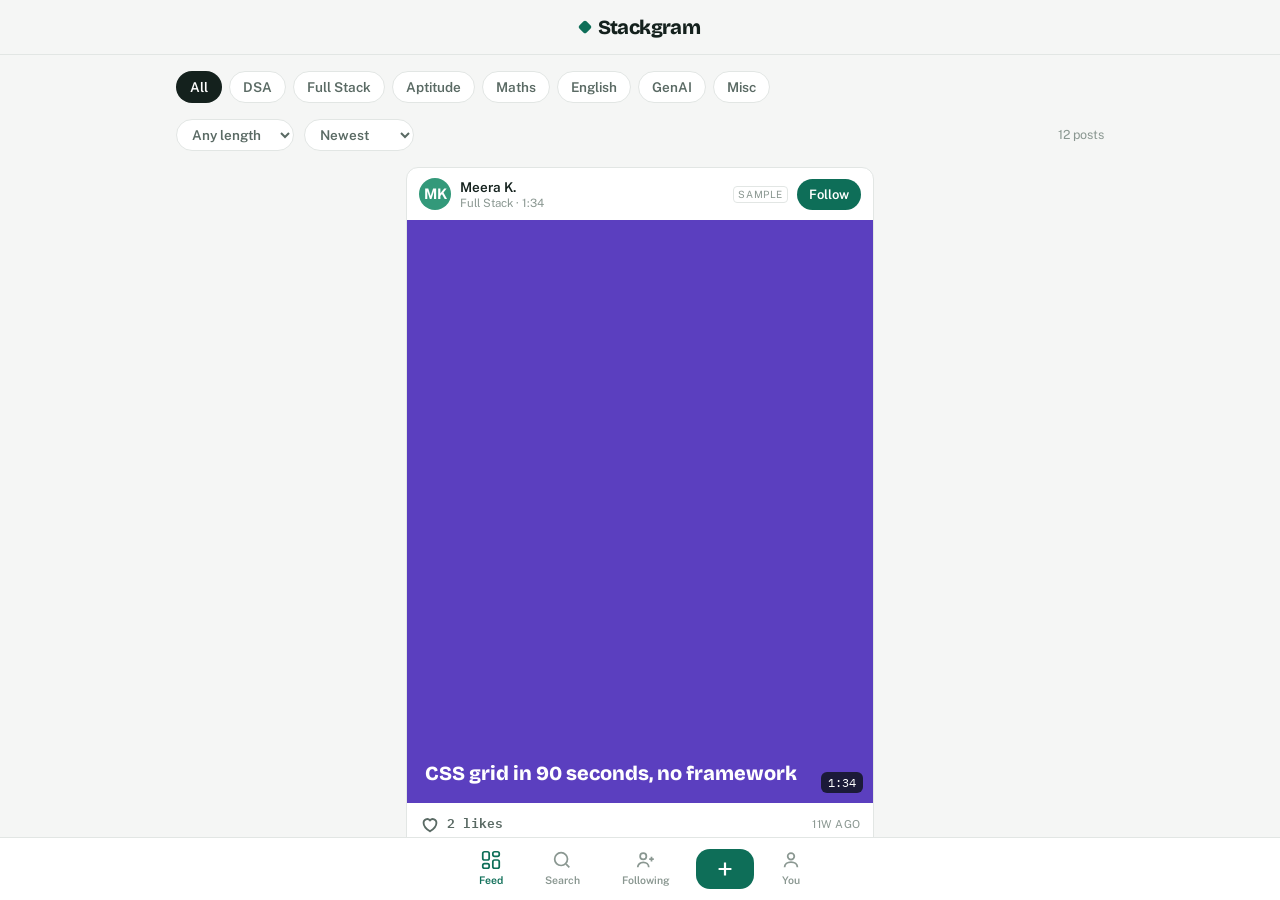
==== index.html @ 290454f1 "Move search to the bottom bar and centre the wordmark The header is now just Stackgram, centred. Sea" ====
<!doctype html>
<html lang="en">
<head>
<meta charset="utf-8">
<meta name="viewport" content="width=device-width, initial-scale=1, viewport-fit=cover">
<title>Stackgram</title>
<meta name="description" content="A student content feed for DSA, Full Stack, Aptitude, Maths, English, GenAI and Misc - upload clips or notes of any length, collect likes and followers.">
<meta name="theme-color" content="#0E6E58">
<link rel="icon" href="data:image/svg+xml,<svg xmlns='http://www.w3.org/2000/svg' viewBox='0 0 100 100'><text y='.9em' font-size='90'>%F0%9F%93%9A</text></svg>">
<link rel="preconnect" href="https://fonts.googleapis.com">
<link rel="preconnect" href="https://fonts.gstatic.com" crossorigin>
<link rel="stylesheet" href="https://fonts.googleapis.com/css2?family=Bricolage+Grotesque:opsz,wght@12..96,800&family=IBM+Plex+Mono:wght@500&family=Public+Sans:wght@400;600&display=swap">
<link rel="stylesheet" href="app.css?v=401051c5">
</head>
<body>
<div class="bar">
  <div class="bar-in">
    <div class="brand"><i></i>Stackgram</div>
  </div>
</div>

<div class="scroller" id="scroller">
  <div class="wrap">
  <div class="searchbar" id="searchbar" hidden>
    <svg viewBox="0 0 24 24" width="17" height="17" fill="none" stroke="currentColor" stroke-width="2"><circle cx="11" cy="11" r="7"></circle><path d="m20 20-3.5-3.5"></path></svg>
    <input id="q" type="search" placeholder="Search posts, creators, tags…" autocomplete="off">
  </div>

  <div id="banner"></div>
  <div class="stats" id="board" hidden></div>
  <div class="tracks" id="tracks"></div>

  <div class="toolrow">
    <select id="f-dur" aria-label="Length">
      <option value="all">Any length</option>
      <option value="s">Under 1 min</option>
      <option value="m">1–5 min</option>
      <option value="l">5–20 min</option>
      <option value="x">20 min+</option>
    </select>
    <select id="f-sort" aria-label="Sort">
      <option value="new">Newest</option>
      <option value="top">Most liked</option>
    </select>
    <div class="count" id="count"></div>
  </div>

  <div id="main-out"></div>
  </div>
</div>

<nav class="tabbar" aria-label="Sections">
  <button id="t-feed" aria-pressed="true">
    <svg viewBox="0 0 24 24" fill="none" stroke="currentColor" stroke-width="1.9"><rect x="3" y="3" width="7" height="9" rx="2"></rect><rect x="14" y="3" width="7" height="5" rx="2"></rect><rect x="3" y="16" width="7" height="5" rx="2"></rect><rect x="14" y="12" width="7" height="9" rx="2"></rect></svg>
    Feed
  </button>
  <button id="t-search" aria-pressed="false">
    <svg viewBox="0 0 24 24" fill="none" stroke="currentColor" stroke-width="1.9"><circle cx="11" cy="11" r="7"></circle><path d="m20 20-3.5-3.5"></path></svg>
    Search
  </button>
  <button id="t-following" aria-pressed="false">
    <svg viewBox="0 0 24 24" fill="none" stroke="currentColor" stroke-width="1.9"><circle cx="9" cy="8" r="3.4"></circle><path d="M3 20c0-3.3 2.7-5.4 6-5.4s6 2.1 6 5.4"></path><path d="M18 8.5v5M20.5 11h-5"></path></svg>
    Following
  </button>
  <button class="fab" id="t-upload" aria-label="Upload">
    <svg viewBox="0 0 24 24" fill="none" stroke="currentColor" stroke-width="2.4"><path d="M12 5v14M5 12h14"></path></svg>
  </button>
  <button id="t-you" aria-pressed="false">
    <svg viewBox="0 0 24 24" fill="none" stroke="currentColor" stroke-width="1.9"><circle cx="12" cy="8" r="3.6"></circle><path d="M5 20c0-3.5 3.1-5.6 7-5.6s7 2.1 7 5.6"></path></svg>
    You
  </button>
</nav>

<div id="layer"></div>

<script src="store-local.js?v=fa9c7cc7"></script>
<script src="app.js?v=80487fa5"></script>
</body>
</html>
---- app.css ----
:root{
  color-scheme: light dark;
  padding-top: env(safe-area-inset-top, 0px);
  padding-bottom: env(safe-area-inset-bottom, 0px);

  --bg:#F5F6F5; --surface:#FFFFFF; --surface-2:#EFF1F0;
  --ink:#14211D; --ink-2:#5A6A64; --muted:#8A9791;
  --line:#E2E6E4;
  --accent:#0E6E58; --accent-ink:#FFFFFF;
  --hot:#C8392B;
  --chip-on:#FFFFFF;
  --t-dsa:#0E6E58; --t-full:#5B3FBF; --t-apt:#A85F0A; --t-math:#1F5FA8;
  --t-eng:#A83561; --t-gen:#3F7A12; --t-misc:#5A6A64;
  --r:12px;
}
@media (prefers-color-scheme: dark){
  :root:not([data-theme="light"]){
    --bg:#0D1412; --surface:#151E1B; --surface-2:#1C2724;
    --ink:#E8EFEC; --ink-2:#B3C1BB; --muted:#7F918A;
    --line:#26332E;
    --accent:#49CFA6; --accent-ink:#06211A;
    --hot:#FF7A66;
    --chip-on:#07120F;
    --t-dsa:#49CFA6; --t-full:#A992FF; --t-apt:#E5A343; --t-math:#6BA6EE;
    --t-eng:#F183AC; --t-gen:#9BD95C; --t-misc:#9AAAA3;
  }
}
:root[data-theme="dark"]{
  --bg:#0D1412; --surface:#151E1B; --surface-2:#1C2724;
  --ink:#E8EFEC; --ink-2:#B3C1BB; --muted:#7F918A;
  --line:#26332E;
  --accent:#49CFA6; --accent-ink:#06211A;
  --hot:#FF7A66;
  --chip-on:#07120F;
  --t-dsa:#49CFA6; --t-full:#A992FF; --t-apt:#E5A343; --t-math:#6BA6EE;
  --t-eng:#F183AC; --t-gen:#9BD95C; --t-misc:#9AAAA3;
}

*{box-sizing:border-box}
/* The page scrolls itself rather than relying on the document: the artifact
   viewer hands the page a fixed-height frame whose host has overflow hidden,
   so a document-level scroll never appears there. */
html,body{height:100%}
body{
  margin:0; background:var(--bg); color:var(--ink);
  font-family:"Public Sans",system-ui,-apple-system,"Segoe UI",sans-serif;
  font-size:15px; line-height:1.5;
  display:flex; flex-direction:column; overflow:hidden;
}
.scroller{flex:1 1 auto;overflow-y:auto;overflow-x:hidden;-webkit-overflow-scrolling:touch}
img{max-width:100%}
[hidden]{display:none!important}
h1,h2,h3{font-family:"Bricolage Grotesque","Public Sans",sans-serif;font-weight:800;margin:0;letter-spacing:-.02em;text-wrap:balance}
.mono{font-family:"IBM Plex Mono",ui-monospace,monospace;font-variant-numeric:tabular-nums}
button,input,select,textarea{font:inherit;color:inherit}
button{cursor:pointer}
:focus-visible{outline:2px solid var(--accent);outline-offset:2px;border-radius:8px}

/* ---------- header ---------- */
.bar{flex:none;z-index:40;background:var(--bg);border-bottom:1px solid var(--line)}
.bar-in{max-width:960px;margin:0 auto;padding:12px 16px;display:flex;gap:12px;align-items:center;justify-content:center}
.brand{display:flex;align-items:center;gap:8px;font-family:"Bricolage Grotesque",sans-serif;font-weight:800;font-size:20px;letter-spacing:-.03em}
.brand i{width:10px;height:10px;border-radius:2px;background:var(--accent);transform:rotate(45deg)}
.searchbar{display:flex;align-items:center;gap:9px;background:var(--surface-2);border-radius:999px;padding:10px 16px;margin-bottom:14px;max-width:468px;margin-inline:auto}
.searchbar input{flex:1;min-width:0;border:0;background:transparent;outline:none;font-size:15px}
.searchbar svg{flex:none;opacity:.5}

.btn{border:1px solid var(--line);background:var(--surface);border-radius:999px;padding:8px 14px;font-weight:600;font-size:14px;display:inline-flex;gap:6px;align-items:center;white-space:nowrap}
.btn:hover{border-color:var(--ink-2)}
.btn.primary{background:var(--accent);color:var(--accent-ink);border-color:transparent}
.btn.small{padding:5px 11px;font-size:13px}
.btn[disabled]{opacity:.5;cursor:not-allowed}

/* ---------- tabs + filters ---------- */
.wrap{max-width:960px;margin:0 auto;padding-inline:16px;padding-block:16px calc(90px + env(safe-area-inset-bottom,0px))}
.tracks{display:flex;gap:7px;overflow-x:auto;padding-bottom:4px;margin-bottom:12px;scrollbar-width:none}
.tracks::-webkit-scrollbar{display:none}
.chip{border:1px solid var(--line);background:var(--surface);border-radius:999px;padding:5px 13px;font-size:13.5px;font-weight:600;white-space:nowrap;color:var(--ink-2)}
.chip[aria-pressed="true"]{background:var(--tc,var(--ink));color:var(--chip-on);border-color:transparent}

.toolrow{display:flex;gap:10px;align-items:center;margin-bottom:16px;flex-wrap:wrap}
.toolrow select{border:1px solid var(--line);background:var(--surface);border-radius:999px;padding:6px 11px;font-size:13.5px;font-weight:600;color:var(--ink-2)}
.count{margin-left:auto;font-size:12.5px;color:var(--muted)}

/* ---------- feed (single column, one post at a time) ---------- */
.feed{max-width:468px;margin:0 auto;display:flex;flex-direction:column;gap:26px}
.post{display:flex;flex-direction:column;background:var(--surface);border:1px solid var(--line);border-radius:var(--r);overflow:hidden}
.post.archived .media{opacity:.55}
.post-head{display:flex;align-items:center;gap:9px;padding:10px 12px}
.post-head .who{min-width:0;flex:1;display:flex;flex-direction:column;line-height:1.25}
.post-head .nm{font-weight:600;font-size:13.5px;overflow:hidden;text-overflow:ellipsis;white-space:nowrap}
.post-head .sub{font-size:11.5px;color:var(--muted)}
.media{position:relative;display:block;width:100%;border:0;padding:0;background:var(--surface-2);aspect-ratio:4/5;overflow:hidden;text-align:left;cursor:pointer}
.media img,.media video{width:100%;height:100%;object-fit:cover;display:block}
.media .ghost{position:absolute;inset:0;display:flex;align-items:flex-end;padding:18px 74px 18px 18px;font-family:"Bricolage Grotesque",sans-serif;font-weight:800;font-size:20px;line-height:1.15;color:#fff}
.dur{position:absolute;right:10px;bottom:10px;background:rgba(6,14,11,.75);color:#fff;border-radius:6px;padding:2px 7px;font-size:11.5px}
.flag{position:absolute;left:10px;top:10px;background:rgba(6,14,11,.72);color:#fff;border-radius:6px;padding:2px 7px;font-size:10.5px;letter-spacing:.06em;text-transform:uppercase;font-weight:600}
.burst{position:absolute;inset:0;display:grid;place-items:center;pointer-events:none;opacity:0}
.burst svg{width:88px;height:88px;color:#fff;filter:drop-shadow(0 4px 14px rgba(0,0,0,.45))}
.burst.on{animation:burst .7s ease}
@keyframes burst{0%{opacity:0;transform:scale(.6)}18%{opacity:1;transform:scale(1.06)}55%{opacity:1;transform:scale(1)}100%{opacity:0;transform:scale(1.08)}}
.post-actions{display:flex;align-items:center;gap:14px;padding:10px 12px 0}
.ico{border:0;background:transparent;padding:0;display:inline-flex;align-items:center;gap:6px;font-size:13px;color:var(--ink-2);font-weight:600}
.ico[aria-pressed="true"]{color:var(--hot)}
.ico svg{width:22px;height:22px}
.post-actions .when{margin-left:auto;font-size:11px;letter-spacing:.05em;text-transform:uppercase;color:var(--muted)}
.caption{padding:8px 12px 12px;display:flex;flex-direction:column;gap:7px}
.caption .line{font-size:14px;line-height:1.45}
.caption .line b{font-weight:600}
.caption .note{font-size:13.5px;color:var(--ink-2);display:-webkit-box;-webkit-line-clamp:2;-webkit-box-orient:vertical;overflow:hidden}
.av{width:32px;height:32px;border-radius:50%;flex:none;display:grid;place-items:center;font-size:12px;font-weight:700;color:#fff}
.owner-menu{border:0;background:transparent;color:var(--ink-2);font-size:18px;line-height:1;padding:4px 6px;border-radius:8px}
.owner-menu:hover{background:var(--surface-2)}
.menu-list{display:flex;flex-direction:column}
.menu-list button{border:0;background:transparent;text-align:left;padding:12px 4px;font-size:14.5px;font-weight:600;color:var(--ink);border-top:1px solid var(--line)}
.menu-list button:first-child{border-top:0}
.menu-list button:hover{color:var(--accent)}
.menu-list button.danger{color:var(--hot)}

/* ---------- profile grid (You) ---------- */
.tiles{display:grid;grid-template-columns:repeat(3,1fr);gap:4px}
.tile{position:relative;display:block;width:100%;aspect-ratio:1/1;border:0;padding:0;overflow:hidden;background:var(--surface-2);cursor:pointer}
.tile img,.tile video{width:100%;height:100%;object-fit:cover;display:block}
.tile .ghost{position:absolute;inset:0;display:flex;align-items:flex-end;padding:10px;font-family:"Bricolage Grotesque",sans-serif;font-weight:800;font-size:13px;line-height:1.15;color:#fff}
.tile.archived{opacity:.55}
.tile .dur{right:6px;bottom:6px;font-size:10.5px}
.tile-menu{position:absolute;right:4px;top:4px;width:26px;height:26px;border:0;border-radius:50%;background:rgba(6,14,11,.72);color:#fff;font-size:14px;line-height:1;display:grid;place-items:center;padding:0}

/* ---------- panels, states ---------- */
.stats{display:flex;gap:26px;padding:14px 16px;background:var(--surface);border:1px solid var(--line);border-radius:var(--r);margin-bottom:16px;flex-wrap:wrap;align-items:center}
.stat b{display:block;font-family:"IBM Plex Mono",monospace;font-size:19px;font-weight:600}
.stat span{font-size:11.5px;color:var(--muted)}
.empty{border:1px dashed var(--line);border-radius:var(--r);padding:30px 20px;text-align:center;color:var(--muted);background:var(--surface)}
.empty h3{color:var(--ink);font-size:17px;margin-bottom:6px}
.suggest{display:flex;flex-direction:column;gap:2px;max-width:340px;margin:16px auto 0;text-align:left}
.creator{display:flex;align-items:center;gap:9px;padding:8px 0;border-top:1px solid var(--line)}
.creator:first-child{border-top:0}
.creator .nm{font-size:13.5px;font-weight:600;color:var(--ink);flex:1;min-width:0;overflow:hidden;text-overflow:ellipsis;white-space:nowrap}
.banner{background:var(--surface);border:1px solid var(--line);border-radius:var(--r);padding:10px 13px;font-size:13px;color:var(--ink-2);margin-bottom:14px}
.hint{font-size:12.5px;color:var(--muted)}
.sample{font-size:10px;letter-spacing:.06em;text-transform:uppercase;color:var(--muted);border:1px solid var(--line);border-radius:4px;padding:0 4px}

/* ---------- sheets ---------- */
.scrim{position:fixed;inset:0;background:rgba(8,16,13,.5);z-index:60;display:flex;align-items:flex-start;justify-content:center;padding:20px 16px;overflow:auto}
.sheet{background:var(--surface);border-radius:16px;width:100%;max-width:460px;margin-block:auto;overflow:hidden}
.sheet.wide{max-width:820px}
.sheet-h{display:flex;align-items:center;gap:10px;padding:14px 16px;border-bottom:1px solid var(--line)}
.sheet-h h2{font-size:16px;flex:1}
.sheet-b{padding:16px;display:flex;flex-direction:column;gap:13px}
label.f{display:flex;flex-direction:column;gap:5px;font-size:12px;font-weight:600;color:var(--muted)}
label.f input,label.f textarea,label.f select{border:1px solid var(--line);background:var(--surface-2);border-radius:10px;padding:9px 11px;font-size:14.5px;font-weight:400;color:var(--ink);outline:none;width:100%}
label.f input:focus,label.f textarea:focus,label.f select:focus{border-color:var(--accent)}
textarea{resize:vertical;min-height:70px;font-family:inherit}
.two{display:grid;grid-template-columns:1fr 1fr;gap:12px}
.err{font-size:13px;color:var(--hot)}
.post-view{display:grid;grid-template-columns:minmax(0,1.1fr) minmax(0,1fr)}
.post-media{background:#0B0F0D;min-height:200px;display:grid;place-items:center;position:relative;overflow:hidden}
.post-media img,.post-media video{width:100%;max-height:70vh;object-fit:contain;display:block}
.post-media .ghost{position:absolute;inset:0;display:flex;align-items:flex-end;padding:16px;font-family:"Bricolage Grotesque",sans-serif;font-weight:800;font-size:18px;color:#fff}
.post-side{padding:16px;display:flex;flex-direction:column;gap:11px}
.note{font-size:14px;color:var(--ink-2);white-space:pre-wrap}
.tags{display:flex;gap:6px;flex-wrap:wrap}
.tag{font-size:12px;background:var(--surface-2);border:0;border-radius:999px;padding:3px 9px;color:var(--ink-2)}
.tag:hover{color:var(--accent)}

.toast{position:fixed;left:50%;transform:translateX(-50%);bottom:calc(20px + env(safe-area-inset-bottom,0px));background:var(--ink);color:var(--bg);padding:9px 16px;border-radius:999px;font-size:13.5px;font-weight:600;z-index:80}

/* ---------- bottom navigation (every width) ---------- */
.tabbar{
  display:flex;position:fixed;left:0;right:0;bottom:0;z-index:50;
  background:var(--surface);border-top:1px solid var(--line);
  padding:6px 8px calc(6px + env(safe-area-inset-bottom,0px));
  align-items:center;justify-content:center;gap:10px;
}
.tabbar button{border:0;background:transparent;display:flex;flex-direction:column;align-items:center;gap:2px;font-size:10.5px;font-weight:600;color:var(--muted);padding:5px 16px;border-radius:12px}
.tabbar button svg{width:22px;height:22px}
.tabbar button[aria-pressed="true"]{color:var(--accent)}
.tabbar .fab{background:var(--accent);color:var(--accent-ink);border-radius:14px;padding:9px 18px}
.tabbar .fab svg{width:22px;height:22px}

/* ---------- phone ---------- */
@media (max-width:640px){
  .bar-in{padding:10px 14px;gap:9px}
  .wrap{padding-block:14px calc(80px + env(safe-area-inset-bottom,0px))}
  .tabs{display:none}
  .feed{gap:18px}
  .post{border-left:0;border-right:0;border-radius:0}
  .wrap{padding-inline:0}
  .tracks,.toolrow,#banner,.stats,.searchbar{margin-inline:14px}
  .tiles{gap:2px}
  .tabbar{gap:0;justify-content:space-around}
  .tabbar button{padding:5px 10px}
  .scrim{padding:0;align-items:stretch}
  .sheet,.sheet.wide{max-width:none;border-radius:0;min-height:100%;margin:0;display:flex;flex-direction:column}
  .sheet-h{position:sticky;top:0;background:var(--surface);z-index:2;padding-top:calc(14px + env(safe-area-inset-top,0px))}
  .post-view{grid-template-columns:1fr;flex:1}
  .post-media,.post-media img,.post-media video{max-height:50vh}
  .post-side,.sheet-b{padding-bottom:calc(20px + env(safe-area-inset-bottom,0px))}
}
@media (prefers-reduced-motion:no-preference){
  .btn,.chip,.cover{transition:border-color .15s ease,background .15s ease,opacity .15s ease}
  .cover:hover{opacity:.92}
}
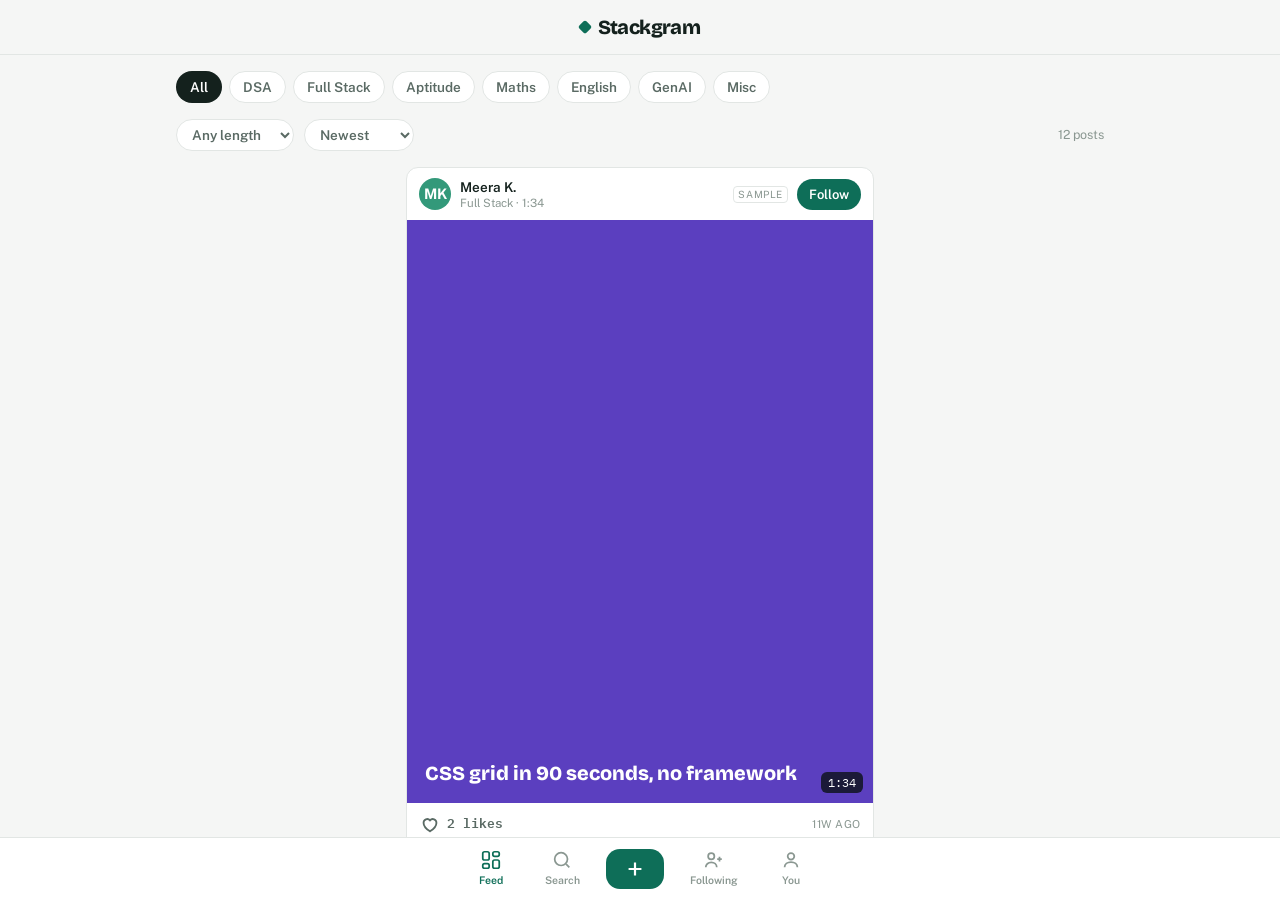
==== commit b39c7360: "Centre the upload button in the bottom bar Order is Feed, Search, +, Following, You, so the one acti" ====
--- a/index.html
+++ b/index.html
@@ -58,12 +58,12 @@
     <svg viewBox="0 0 24 24" fill="none" stroke="currentColor" stroke-width="1.9"><circle cx="11" cy="11" r="7"></circle><path d="m20 20-3.5-3.5"></path></svg>
     Search
   </button>
+  <button class="fab" id="t-upload" aria-label="Upload">
+    <svg viewBox="0 0 24 24" fill="none" stroke="currentColor" stroke-width="2.4"><path d="M12 5v14M5 12h14"></path></svg>
+  </button>
   <button id="t-following" aria-pressed="false">
     <svg viewBox="0 0 24 24" fill="none" stroke="currentColor" stroke-width="1.9"><circle cx="9" cy="8" r="3.4"></circle><path d="M3 20c0-3.3 2.7-5.4 6-5.4s6 2.1 6 5.4"></path><path d="M18 8.5v5M20.5 11h-5"></path></svg>
     Following
-  </button>
-  <button class="fab" id="t-upload" aria-label="Upload">
-    <svg viewBox="0 0 24 24" fill="none" stroke="currentColor" stroke-width="2.4"><path d="M12 5v14M5 12h14"></path></svg>
   </button>
   <button id="t-you" aria-pressed="false">
     <svg viewBox="0 0 24 24" fill="none" stroke="currentColor" stroke-width="1.9"><circle cx="12" cy="8" r="3.6"></circle><path d="M5 20c0-3.5 3.1-5.6 7-5.6s7 2.1 7 5.6"></path></svg>
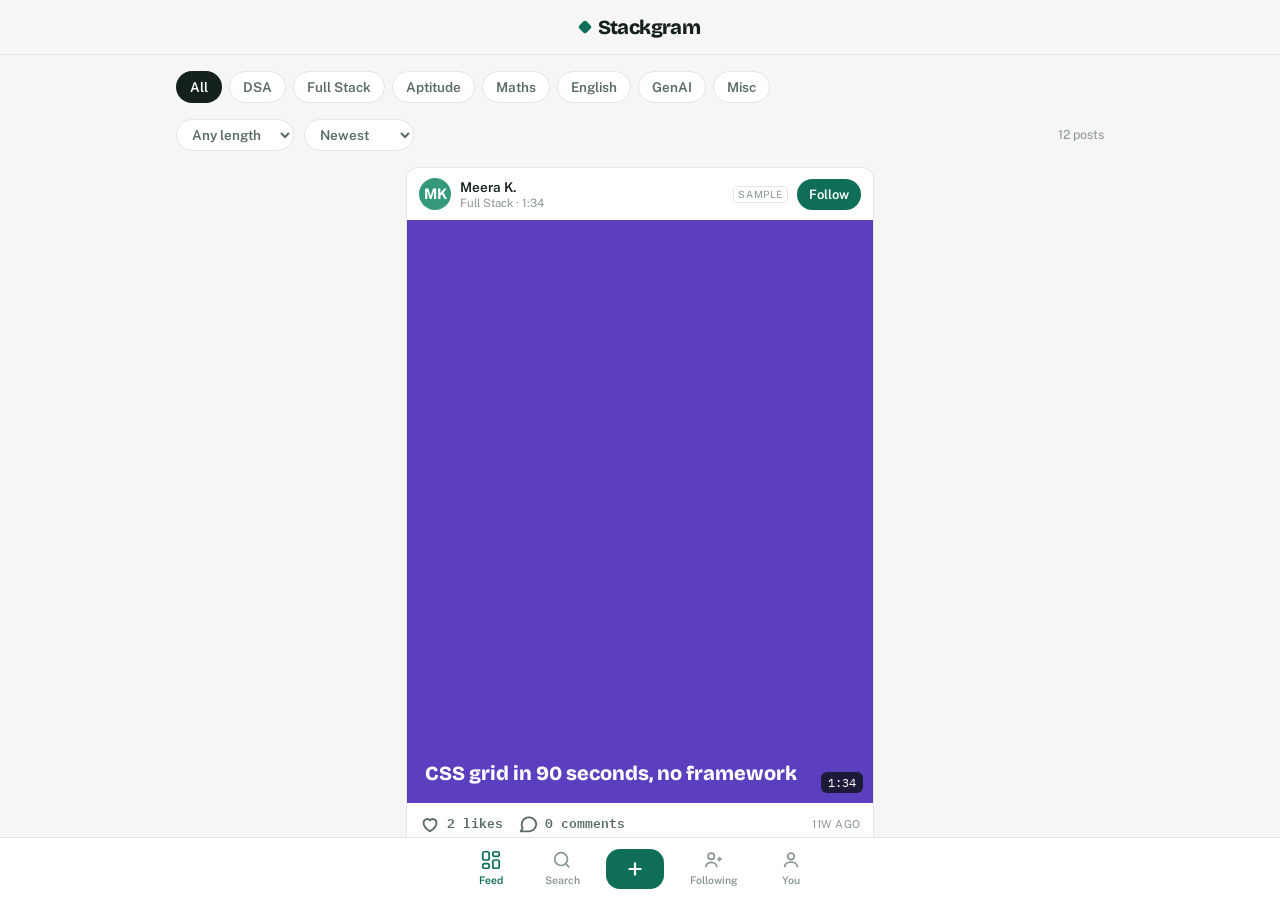
==== commit 11b38343: "Add comments, and a back button that the device back key shares Every post now carries a comment but" ====
--- a/index.html
+++ b/index.html
@@ -10,7 +10,7 @@
 <link rel="preconnect" href="https://fonts.googleapis.com">
 <link rel="preconnect" href="https://fonts.gstatic.com" crossorigin>
 <link rel="stylesheet" href="https://fonts.googleapis.com/css2?family=Bricolage+Grotesque:opsz,wght@12..96,800&family=IBM+Plex+Mono:wght@500&family=Public+Sans:wght@400;600&display=swap">
-<link rel="stylesheet" href="app.css?v=401051c5">
+<link rel="stylesheet" href="app.css?v=66b1ea5f">
 </head>
 <body>
 <div class="bar">
@@ -73,7 +73,7 @@
 
 <div id="layer"></div>
 
-<script src="store-local.js?v=fa9c7cc7"></script>
-<script src="app.js?v=80487fa5"></script>
+<script src="store-local.js?v=eef24321"></script>
+<script src="app.js?v=711a5a0e"></script>
 </body>
 </html>
--- a/app.css
+++ b/app.css
@@ -140,11 +140,28 @@
 .hint{font-size:12.5px;color:var(--muted)}
 .sample{font-size:10px;letter-spacing:.06em;text-transform:uppercase;color:var(--muted);border:1px solid var(--line);border-radius:4px;padding:0 4px}
 
+/* ---------- comments ---------- */
+.comments{display:flex;flex-direction:column;gap:12px;border-top:1px solid var(--line);padding-top:12px;margin-top:2px}
+.comment{display:flex;gap:9px;align-items:flex-start}
+.comment .body{flex:1;min-width:0}
+.comment .body .line{font-size:13.5px;line-height:1.45}
+.comment .body b{font-weight:600}
+.comment .when{font-size:11px;color:var(--muted)}
+.comment .del{border:0;background:transparent;color:var(--muted);font-size:11.5px;font-weight:600;padding:2px 4px}
+.comment .del:hover{color:var(--hot)}
+.comment-form{display:flex;gap:8px;align-items:center;border-top:1px solid var(--line);padding-top:10px}
+.comment-form input{flex:1;min-width:0;border:0;background:transparent;outline:none;font-size:14px}
+.comment-form button{border:0;background:transparent;color:var(--accent);font-weight:600;font-size:14px;padding:4px 6px}
+.comment-form button[disabled]{color:var(--muted)}
+
 /* ---------- sheets ---------- */
 .scrim{position:fixed;inset:0;background:rgba(8,16,13,.5);z-index:60;display:flex;align-items:flex-start;justify-content:center;padding:20px 16px;overflow:auto}
 .sheet{background:var(--surface);border-radius:16px;width:100%;max-width:460px;margin-block:auto;overflow:hidden}
 .sheet.wide{max-width:820px}
 .sheet-h{display:flex;align-items:center;gap:10px;padding:14px 16px;border-bottom:1px solid var(--line)}
+.back{border:0;background:transparent;padding:4px;border-radius:8px;display:inline-flex;color:var(--ink)}
+.back svg{width:22px;height:22px}
+.back:hover{background:var(--surface-2)}
 .sheet-h h2{font-size:16px;flex:1}
 .sheet-b{padding:16px;display:flex;flex-direction:column;gap:13px}
 label.f{display:flex;flex-direction:column;gap:5px;font-size:12px;font-weight:600;color:var(--muted)}
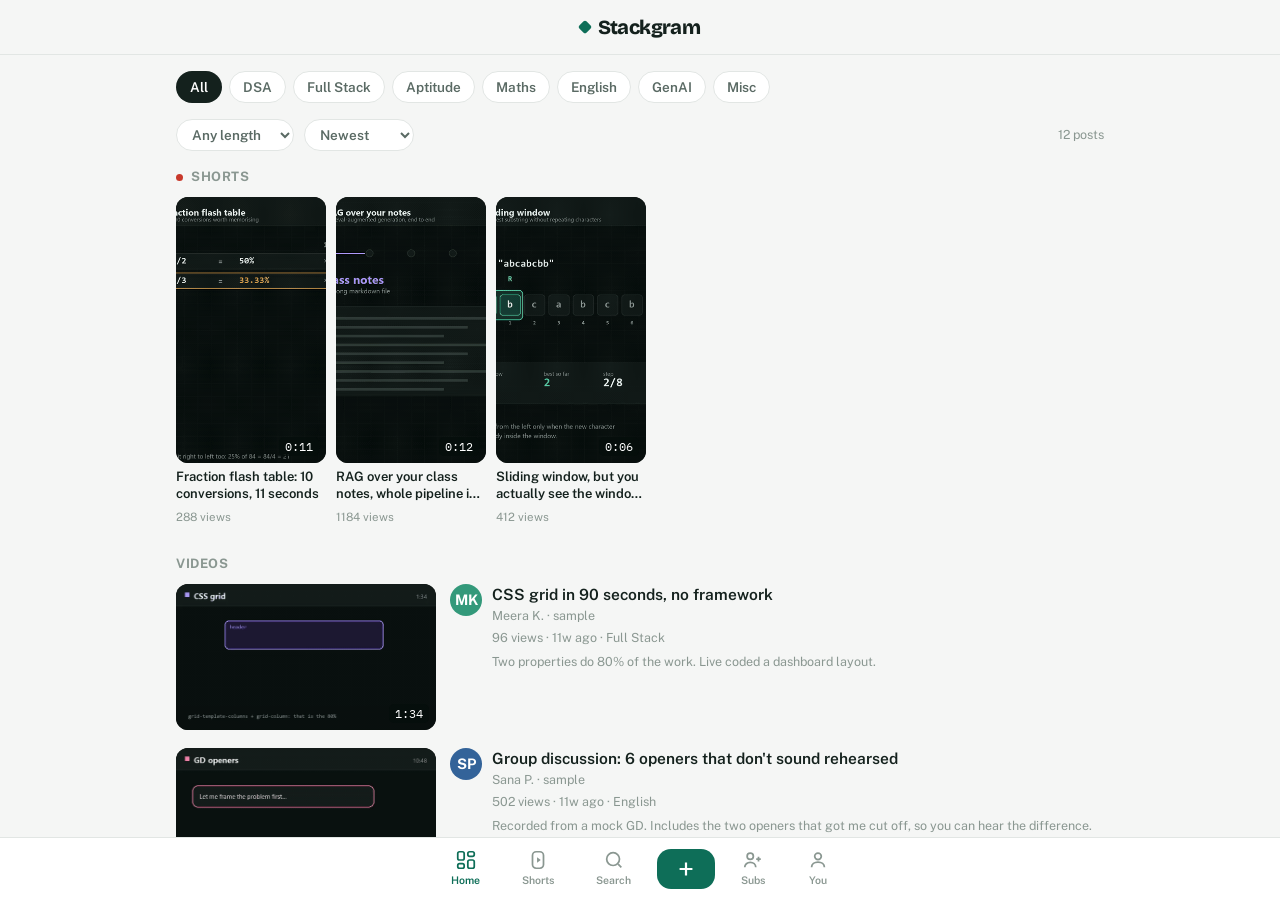
==== commit 7b89dab7: "Animate every post, and split Shorts from long videos All twelve seeded posts now carry an animation" ====
--- a/index.html
+++ b/index.html
@@ -10,7 +10,7 @@
 <link rel="preconnect" href="https://fonts.googleapis.com">
 <link rel="preconnect" href="https://fonts.gstatic.com" crossorigin>
 <link rel="stylesheet" href="https://fonts.googleapis.com/css2?family=Bricolage+Grotesque:opsz,wght@12..96,800&family=IBM+Plex+Mono:wght@500&family=Public+Sans:wght@400;600&display=swap">
-<link rel="stylesheet" href="app.css?v=66b1ea5f">
+<link rel="stylesheet" href="app.css?v=709dca72">
 </head>
 <body>
 <div class="bar">
@@ -52,7 +52,11 @@
 <nav class="tabbar" aria-label="Sections">
   <button id="t-feed" aria-pressed="true">
     <svg viewBox="0 0 24 24" fill="none" stroke="currentColor" stroke-width="1.9"><rect x="3" y="3" width="7" height="9" rx="2"></rect><rect x="14" y="3" width="7" height="5" rx="2"></rect><rect x="3" y="16" width="7" height="5" rx="2"></rect><rect x="14" y="12" width="7" height="9" rx="2"></rect></svg>
-    Feed
+    Home
+  </button>
+  <button id="t-shorts" aria-pressed="false">
+    <svg viewBox="0 0 24 24" fill="none" stroke="currentColor" stroke-width="1.9" stroke-linejoin="round"><rect x="6" y="3" width="12" height="18" rx="4"></rect><path d="m11 9 4 3-4 3z" fill="currentColor" stroke="none"></path></svg>
+    Shorts
   </button>
   <button id="t-search" aria-pressed="false">
     <svg viewBox="0 0 24 24" fill="none" stroke="currentColor" stroke-width="1.9"><circle cx="11" cy="11" r="7"></circle><path d="m20 20-3.5-3.5"></path></svg>
@@ -63,7 +67,7 @@
   </button>
   <button id="t-following" aria-pressed="false">
     <svg viewBox="0 0 24 24" fill="none" stroke="currentColor" stroke-width="1.9"><circle cx="9" cy="8" r="3.4"></circle><path d="M3 20c0-3.3 2.7-5.4 6-5.4s6 2.1 6 5.4"></path><path d="M18 8.5v5M20.5 11h-5"></path></svg>
-    Following
+    Subs
   </button>
   <button id="t-you" aria-pressed="false">
     <svg viewBox="0 0 24 24" fill="none" stroke="currentColor" stroke-width="1.9"><circle cx="12" cy="8" r="3.6"></circle><path d="M5 20c0-3.5 3.1-5.6 7-5.6s7 2.1 7 5.6"></path></svg>
@@ -73,7 +77,7 @@
 
 <div id="layer"></div>
 
-<script src="store-local.js?v=eef24321"></script>
-<script src="app.js?v=711a5a0e"></script>
+<script src="store-local.js?v=6e59eec0"></script>
+<script src="app.js?v=410b0b61"></script>
 </body>
 </html>
--- a/app.css
+++ b/app.css
@@ -82,40 +82,64 @@
 .toolrow select{border:1px solid var(--line);background:var(--surface);border-radius:999px;padding:6px 11px;font-size:13.5px;font-weight:600;color:var(--ink-2)}
 .count{margin-left:auto;font-size:12.5px;color:var(--muted)}
 
-/* ---------- feed (single column, one post at a time) ---------- */
-.feed{max-width:468px;margin:0 auto;display:flex;flex-direction:column;gap:26px}
-.post{display:flex;flex-direction:column;background:var(--surface);border:1px solid var(--line);border-radius:var(--r);overflow:hidden}
-.post.archived .media{opacity:.55}
-.post-head{display:flex;align-items:center;gap:9px;padding:10px 12px}
-.post-head .who{min-width:0;flex:1;display:flex;flex-direction:column;line-height:1.25}
-.post-head .nm{font-weight:600;font-size:13.5px;overflow:hidden;text-overflow:ellipsis;white-space:nowrap}
-.post-head .sub{font-size:11.5px;color:var(--muted)}
-.media{position:relative;display:block;width:100%;border:0;padding:0;background:var(--surface-2);aspect-ratio:4/5;overflow:hidden;text-align:left;cursor:pointer}
+/* ---------- home: shorts shelf + video rows ---------- */
+.section-h{display:flex;align-items:center;gap:8px;margin:4px 0 10px;font-size:13px;font-weight:700;letter-spacing:.04em;text-transform:uppercase;color:var(--muted)}
+.section-h .dot{width:7px;height:7px;border-radius:50%;background:var(--hot)}
+.shelf{display:flex;gap:10px;overflow-x:auto;padding-bottom:6px;margin-bottom:22px;scrollbar-width:none}
+.shelf::-webkit-scrollbar{display:none}
+.shelf-item{flex:none;width:150px;display:flex;flex-direction:column;gap:6px}
+.shelf-item .media{aspect-ratio:9/16;border-radius:var(--r)}
+.shelf-item .t{font-size:13px;font-weight:600;line-height:1.3;display:-webkit-box;-webkit-line-clamp:2;-webkit-box-orient:vertical;overflow:hidden}
+.shelf-item .s{font-size:11.5px;color:var(--muted)}
+
+.rows{display:flex;flex-direction:column;gap:18px}
+.vrow{display:grid;grid-template-columns:260px minmax(0,1fr);gap:14px;align-items:start}
+.vrow .media{aspect-ratio:16/9;border-radius:var(--r)}
+.vrow .info{display:flex;gap:10px;min-width:0}
+.vrow .txt{min-width:0;flex:1;display:flex;flex-direction:column;gap:3px}
+.vrow .t{font-size:15.5px;font-weight:600;line-height:1.3;display:-webkit-box;-webkit-line-clamp:2;-webkit-box-orient:vertical;overflow:hidden}
+.vrow .s{font-size:12.5px;color:var(--muted)}
+.vrow .note{font-size:12.5px;color:var(--muted);display:-webkit-box;-webkit-line-clamp:2;-webkit-box-orient:vertical;overflow:hidden;margin-top:2px}
+.vrow.archived .media{opacity:.55}
+@media (max-width:640px){
+  .vrow{grid-template-columns:1fr;gap:9px}
+  .vrow .media{border-radius:0}
+}
+
+.media{position:relative;display:block;width:100%;border:0;padding:0;background:#0B0F0D;overflow:hidden;text-align:left;cursor:pointer}
 .media img,.media video{width:100%;height:100%;object-fit:cover;display:block}
-.media .ghost{position:absolute;inset:0;display:flex;align-items:flex-end;padding:18px 74px 18px 18px;font-family:"Bricolage Grotesque",sans-serif;font-weight:800;font-size:20px;line-height:1.15;color:#fff}
-.dur{position:absolute;right:10px;bottom:10px;background:rgba(6,14,11,.75);color:#fff;border-radius:6px;padding:2px 7px;font-size:11.5px}
-.flag{position:absolute;left:10px;top:10px;background:rgba(6,14,11,.72);color:#fff;border-radius:6px;padding:2px 7px;font-size:10.5px;letter-spacing:.06em;text-transform:uppercase;font-weight:600}
-.burst{position:absolute;inset:0;display:grid;place-items:center;pointer-events:none;opacity:0}
-.burst svg{width:88px;height:88px;color:#fff;filter:drop-shadow(0 4px 14px rgba(0,0,0,.45))}
-.burst.on{animation:burst .7s ease}
-@keyframes burst{0%{opacity:0;transform:scale(.6)}18%{opacity:1;transform:scale(1.06)}55%{opacity:1;transform:scale(1)}100%{opacity:0;transform:scale(1.08)}}
-.post-actions{display:flex;align-items:center;gap:14px;padding:10px 12px 0}
+.media .ghost{position:absolute;inset:0;display:flex;align-items:flex-end;padding:14px 70px 14px 14px;font-family:"Bricolage Grotesque",sans-serif;font-weight:800;font-size:17px;line-height:1.15;color:#fff}
+.dur{position:absolute;right:7px;bottom:7px;background:rgba(6,14,11,.82);color:#fff;border-radius:5px;padding:1px 6px;font-size:11.5px}
+.flag{position:absolute;left:7px;top:7px;background:rgba(6,14,11,.75);color:#fff;border-radius:5px;padding:1px 6px;font-size:10.5px;letter-spacing:.06em;text-transform:uppercase;font-weight:600}
+.av{width:32px;height:32px;border-radius:50%;flex:none;display:grid;place-items:center;font-size:12px;font-weight:700;color:#fff}
 .ico{border:0;background:transparent;padding:0;display:inline-flex;align-items:center;gap:6px;font-size:13px;color:var(--ink-2);font-weight:600}
 .ico[aria-pressed="true"]{color:var(--hot)}
 .ico svg{width:22px;height:22px}
-.post-actions .when{margin-left:auto;font-size:11px;letter-spacing:.05em;text-transform:uppercase;color:var(--muted)}
-.caption{padding:8px 12px 12px;display:flex;flex-direction:column;gap:7px}
-.caption .line{font-size:14px;line-height:1.45}
-.caption .line b{font-weight:600}
-.caption .note{font-size:13.5px;color:var(--ink-2);display:-webkit-box;-webkit-line-clamp:2;-webkit-box-orient:vertical;overflow:hidden}
-.av{width:32px;height:32px;border-radius:50%;flex:none;display:grid;place-items:center;font-size:12px;font-weight:700;color:#fff}
-.owner-menu{border:0;background:transparent;color:var(--ink-2);font-size:18px;line-height:1;padding:4px 6px;border-radius:8px}
+.owner-menu{border:0;background:transparent;color:var(--ink-2);font-size:18px;line-height:1;padding:4px 6px;border-radius:8px;flex:none}
 .owner-menu:hover{background:var(--surface-2)}
 .menu-list{display:flex;flex-direction:column}
 .menu-list button{border:0;background:transparent;text-align:left;padding:12px 4px;font-size:14.5px;font-weight:600;color:var(--ink);border-top:1px solid var(--line)}
 .menu-list button:first-child{border-top:0}
 .menu-list button:hover{color:var(--accent)}
 .menu-list button.danger{color:var(--hot)}
+
+/* ---------- shorts player (one per screen, snap scrolling) ---------- */
+.shorts{display:flex;flex-direction:column;gap:14px;align-items:center}
+.short{position:relative;width:100%;max-width:380px;aspect-ratio:9/16;max-height:78vh;background:#07100D;border-radius:var(--r);overflow:hidden;scroll-snap-align:center}
+.short .media{height:100%;aspect-ratio:auto;background:#07100D}
+.short .media img,.short .media video{object-fit:contain}
+.short-info{position:absolute;left:0;right:64px;bottom:0;padding:16px;background:linear-gradient(transparent,rgba(4,10,8,.86));color:#fff;display:flex;flex-direction:column;gap:5px}
+.short-info .who{display:flex;align-items:center;gap:8px;font-size:13.5px;font-weight:600}
+.short-info .t{font-size:14.5px;line-height:1.3}
+.short-info .s{font-size:11.5px;opacity:.75}
+.short-rail{position:absolute;right:8px;bottom:18px;display:flex;flex-direction:column;gap:16px;align-items:center}
+.short-rail button{border:0;background:transparent;color:#fff;display:flex;flex-direction:column;align-items:center;gap:3px;font-size:11px;font-weight:600;text-shadow:0 1px 6px rgba(0,0,0,.6)}
+.short-rail button[aria-pressed="true"]{color:#FF7A66}
+.short-rail svg{width:26px;height:26px}
+.burst{position:absolute;inset:0;display:grid;place-items:center;pointer-events:none;opacity:0}
+.burst svg{width:96px;height:96px;color:#fff;filter:drop-shadow(0 4px 14px rgba(0,0,0,.5))}
+.burst.on{animation:burst .7s ease}
+@keyframes burst{0%{opacity:0;transform:scale(.6)}18%{opacity:1;transform:scale(1.06)}55%{opacity:1;transform:scale(1)}100%{opacity:0;transform:scale(1.08)}}
 
 /* ---------- profile grid (You) ---------- */
 .tiles{display:grid;grid-template-columns:repeat(3,1fr);gap:4px}
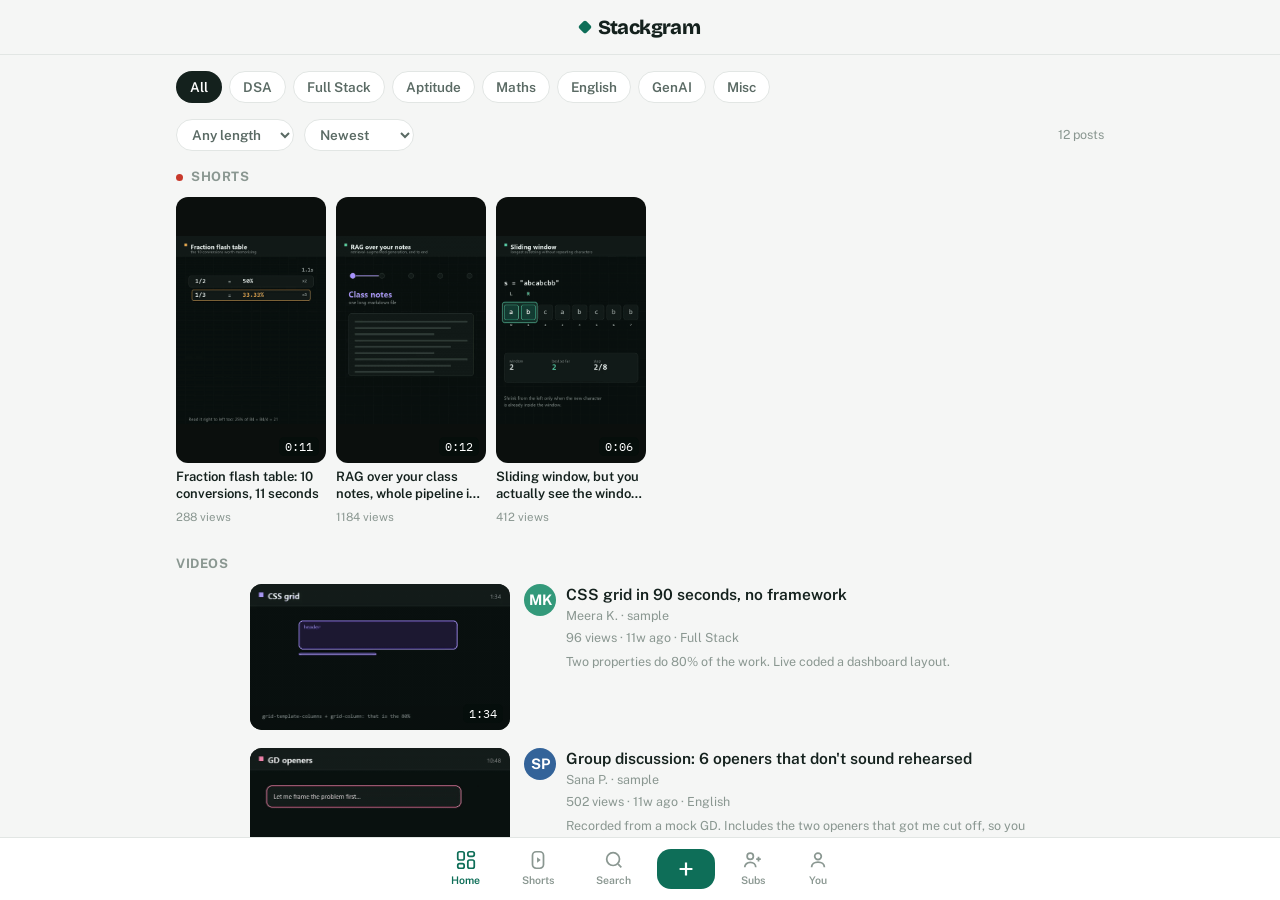
==== commit d05e57cf: "Letterbox shelf Shorts, narrow the video rows, snap the Shorts feed A Short recorded at 4:5 was bein" ====
--- a/index.html
+++ b/index.html
@@ -10,7 +10,7 @@
 <link rel="preconnect" href="https://fonts.googleapis.com">
 <link rel="preconnect" href="https://fonts.gstatic.com" crossorigin>
 <link rel="stylesheet" href="https://fonts.googleapis.com/css2?family=Bricolage+Grotesque:opsz,wght@12..96,800&family=IBM+Plex+Mono:wght@500&family=Public+Sans:wght@400;600&display=swap">
-<link rel="stylesheet" href="app.css?v=709dca72">
+<link rel="stylesheet" href="app.css?v=c71c09ff">
 </head>
 <body>
 <div class="bar">
@@ -78,6 +78,6 @@
 <div id="layer"></div>
 
 <script src="store-local.js?v=6e59eec0"></script>
-<script src="app.js?v=410b0b61"></script>
+<script src="app.js?v=0417b2a0"></script>
 </body>
 </html>
--- a/app.css
+++ b/app.css
@@ -48,6 +48,7 @@
   display:flex; flex-direction:column; overflow:hidden;
 }
 .scroller{flex:1 1 auto;overflow-y:auto;overflow-x:hidden;-webkit-overflow-scrolling:touch}
+.scroller.snap{scroll-snap-type:y mandatory}
 img{max-width:100%}
 [hidden]{display:none!important}
 h1,h2,h3{font-family:"Bricolage Grotesque","Public Sans",sans-serif;font-weight:800;margin:0;letter-spacing:-.02em;text-wrap:balance}
@@ -89,10 +90,12 @@
 .shelf::-webkit-scrollbar{display:none}
 .shelf-item{flex:none;width:150px;display:flex;flex-direction:column;gap:6px}
 .shelf-item .media{aspect-ratio:9/16;border-radius:var(--r)}
+/* a Short's own frame may not be 9:16 — letterbox it rather than crop the text */
+.shelf-item .media img,.shelf-item .media video{object-fit:contain}
 .shelf-item .t{font-size:13px;font-weight:600;line-height:1.3;display:-webkit-box;-webkit-line-clamp:2;-webkit-box-orient:vertical;overflow:hidden}
 .shelf-item .s{font-size:11.5px;color:var(--muted)}
 
-.rows{display:flex;flex-direction:column;gap:18px}
+.rows{display:flex;flex-direction:column;gap:18px;max-width:780px;margin:0 auto}
 .vrow{display:grid;grid-template-columns:260px minmax(0,1fr);gap:14px;align-items:start}
 .vrow .media{aspect-ratio:16/9;border-radius:var(--r)}
 .vrow .info{display:flex;gap:10px;min-width:0}
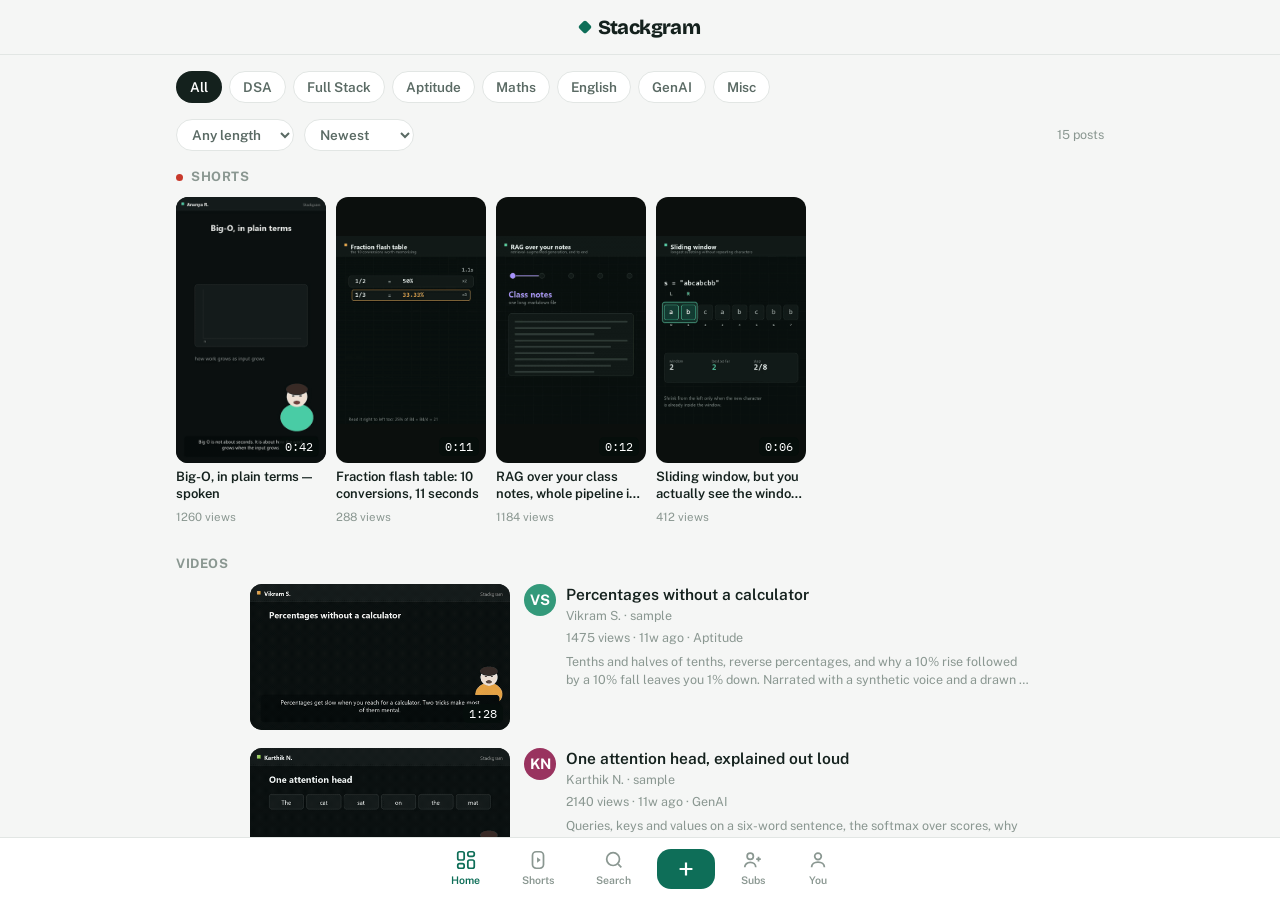
==== commit 725d7e8e: "Add three narrated explainers with a presenter on screen Spoken walkthroughs, not silent animations:" ====
--- a/index.html
+++ b/index.html
@@ -77,7 +77,7 @@
 
 <div id="layer"></div>
 
-<script src="store-local.js?v=6e59eec0"></script>
-<script src="app.js?v=0417b2a0"></script>
+<script src="store-local.js?v=c0de04ce"></script>
+<script src="app.js?v=7582ed20"></script>
 </body>
 </html>
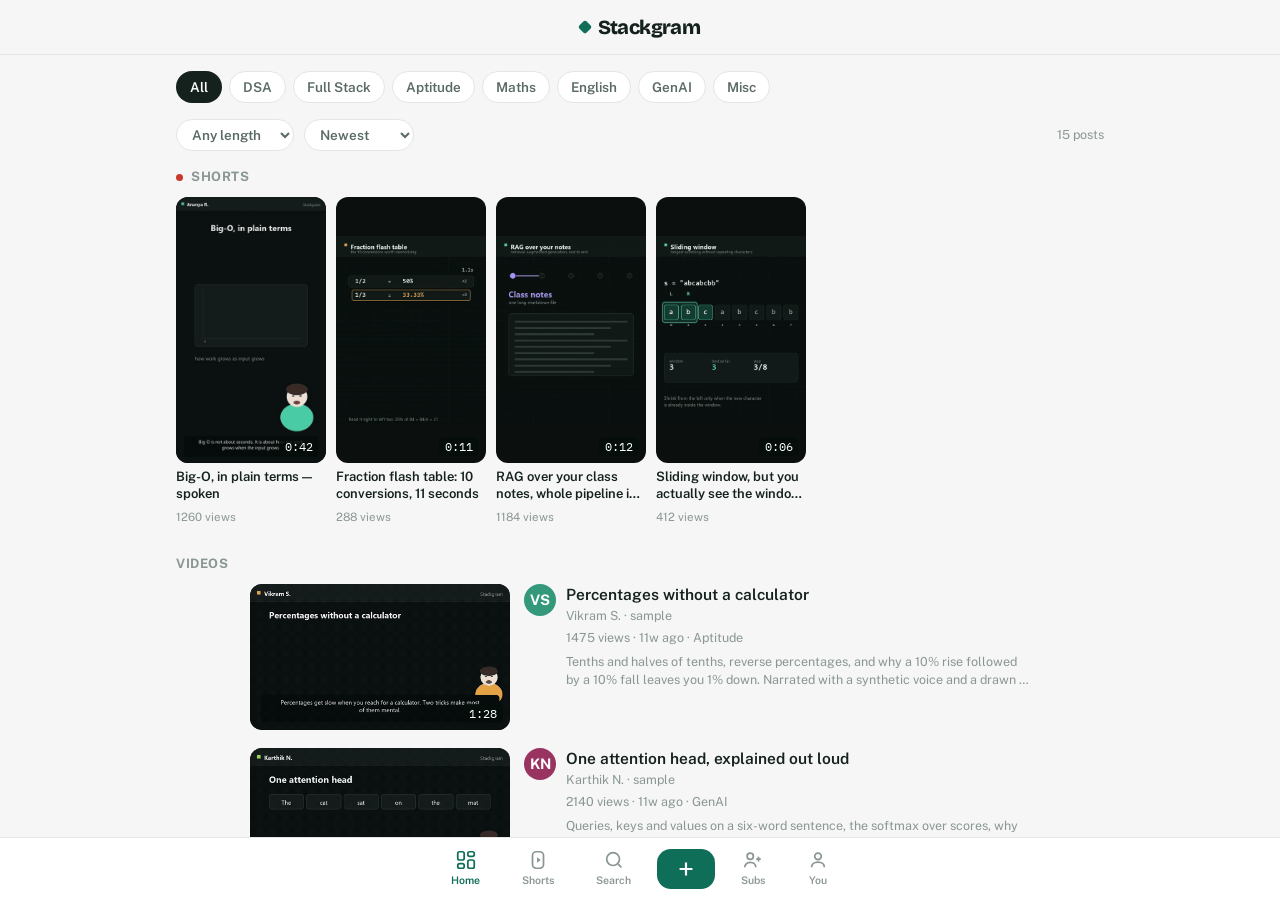
==== commit df8b747f: "Offer the file when a browser refuses to start a video Some browsers never leave readyState 0 on a p" ====
--- a/index.html
+++ b/index.html
@@ -78,6 +78,6 @@
 <div id="layer"></div>
 
 <script src="store-local.js?v=c0de04ce"></script>
-<script src="app.js?v=7582ed20"></script>
+<script src="app.js?v=81966c43"></script>
 </body>
 </html>
